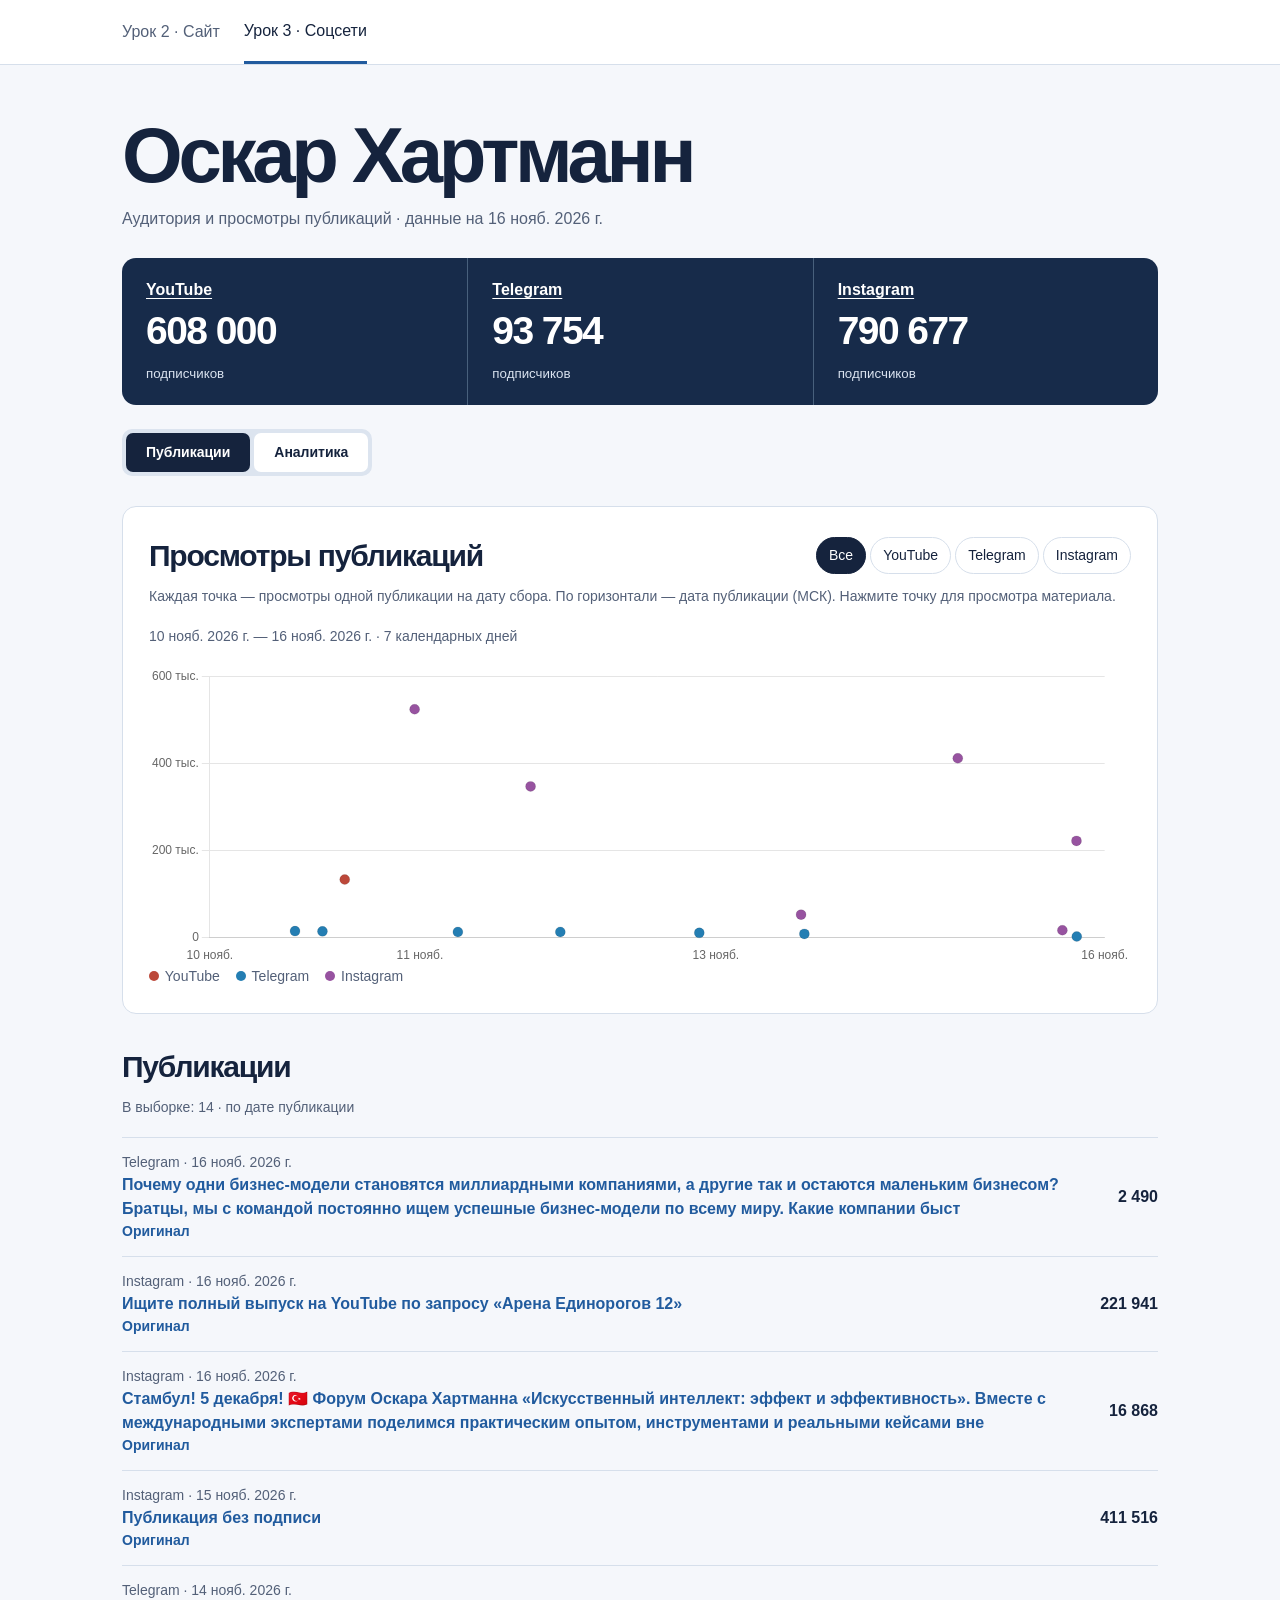
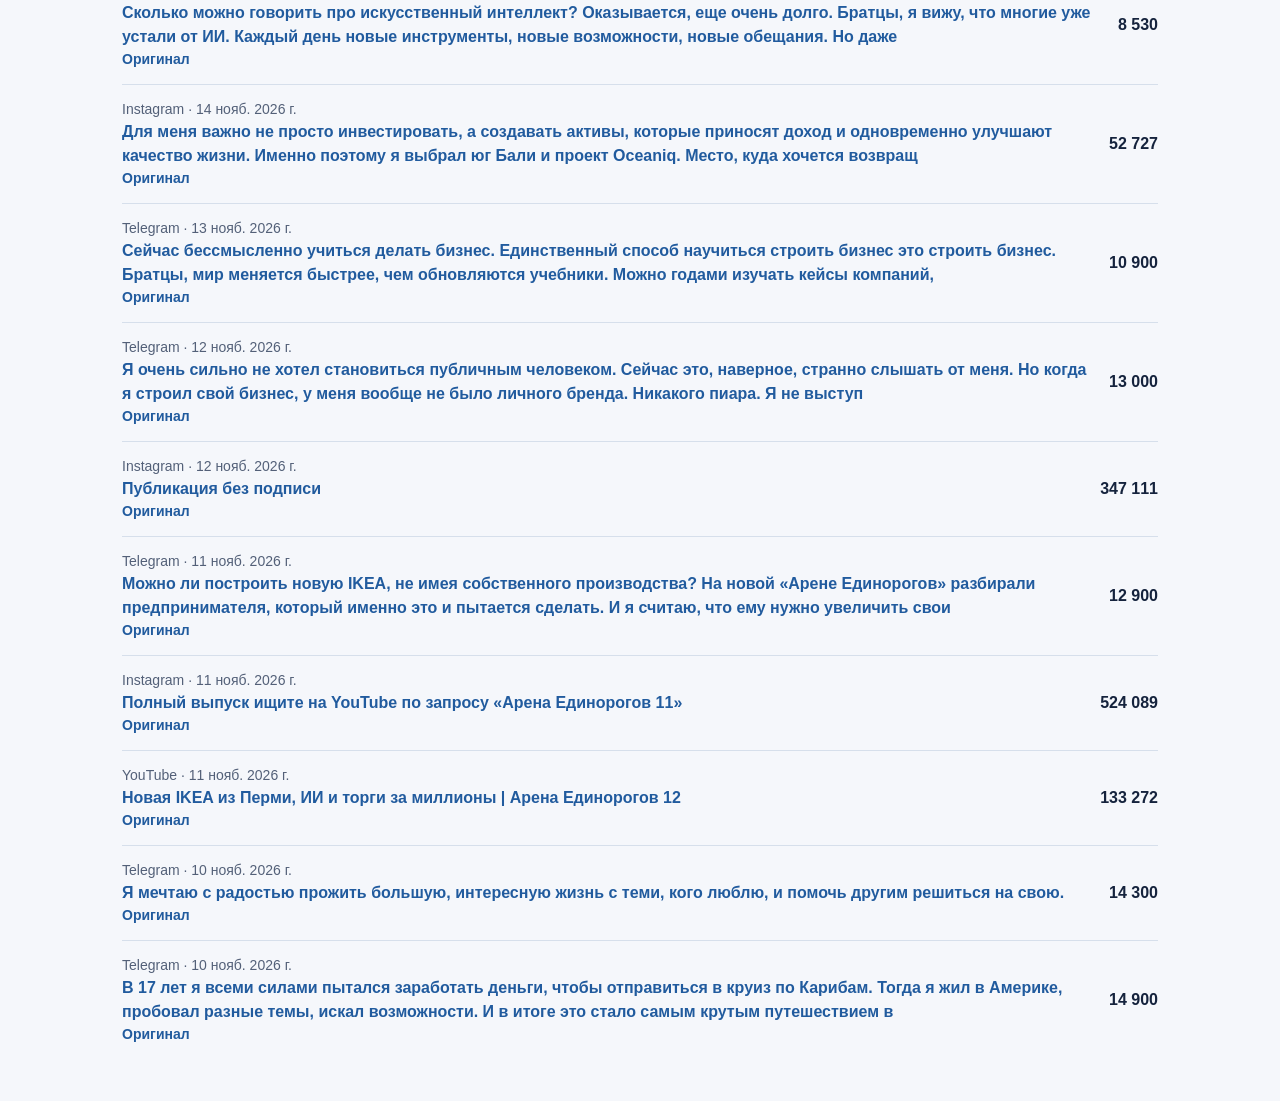
==== lesson-3-loore/index.html @ bb771700 "Add weekly analytics and complete Loore storyboards" ====
<!doctype html><html lang="ru"><head><base href="/lesson-3-loore/"><meta charset="utf-8"><meta name="viewport" content="width=device-width,initial-scale=1"><title>Оскар Хартманн · Социальные сети</title>
<style>
:root{--ink:#15233d;--slate:#536078;--rule:#d6dfeb;--bg:#f5f7fb;--blue:#215b9e}*{box-sizing:border-box}body{margin:0;background:var(--bg);color:var(--ink);font:16px/1.5 Inter,Arial,sans-serif}main,nav{max-width:1100px;margin:auto;padding:0 32px}header{background:white;border-bottom:1px solid var(--rule)}nav{display:flex;gap:24px;align-items:center;min-height:64px}a{color:var(--blue);text-underline-offset:3px}nav a{text-decoration:none;color:var(--slate);padding:18px 0}nav a[aria-current]{color:var(--ink);border-bottom:3px solid var(--blue)}h1,h2,p{margin:0}h1{font-size:clamp(38px,7vw,78px);line-height:1.03;letter-spacing:-.055em}h2{font-size:clamp(21px,3vw,30px);letter-spacing:-.04em}.intro{padding:50px 0 27px}.intro p{color:var(--slate);margin-top:12px}.channels{display:grid;grid-template-columns:repeat(3,minmax(0,1fr));background:#172b4a;color:white;border-radius:14px;overflow:hidden}.channel{padding:20px 24px;border-left:1px solid #48607c}.channel:first-child{border:0}.channel a{color:white;font-weight:bold}.channel strong{display:block;font-size:clamp(23px,4vw,39px);letter-spacing:-.04em}.channel small{color:#d9e2ef}.panel{margin:30px 0;padding:26px;background:white;border:1px solid var(--rule);border-radius:14px}.toolbar,.row{display:flex;gap:18px;justify-content:space-between;align-items:center}.toolbar{flex-wrap:wrap}.filters{display:flex;gap:4px;flex-wrap:wrap}button{cursor:pointer;background:white;border:1px solid var(--rule);color:var(--ink);padding:7px 12px;border-radius:20px;font:inherit;font-size:14px}button[aria-pressed=true]{color:white;background:var(--ink);border-color:var(--ink)}:focus-visible{outline:3px solid #e08a22;outline-offset:3px}.hint,.meta{font-size:14px;color:var(--slate)}.hint{margin:8px 0 19px}.plot{height:300px;position:relative}.row{padding:14px 0;border-top:1px solid var(--rule)}.row a{font-weight:550;text-decoration:none}.row a:hover{text-decoration:underline}.row strong{font-variant-numeric:tabular-nums;white-space:nowrap}.history{padding-bottom:42px}.dot{width:.7em;height:.7em;border-radius:100%;display:inline-block;margin-right:6px}.legend{display:flex;flex-wrap:wrap;gap:16px;color:var(--slate);font-size:14px}.notice{padding:12px;color:var(--slate)}@media(max-width:650px){main,nav{padding:0 15px}.intro{padding:34px 0 20px}.channel{padding:14px 8px}.channel a{font-size:14px}.channel small{font-size:11px}.panel{padding:14px;margin:18px 0}.row{align-items:start}.plot{height:250px}nav{gap:16px;font-size:14px}}
dialog{border:1px solid var(--rule);border-radius:16px;color:var(--ink);max-width:min(760px,93vw);width:100%;max-height:88vh;padding:24px}dialog::backdrop{background:#15233daa}dialog h2{margin:16px 0}.post-image{max-width:100%;max-height:480px;display:block;margin:10px auto}dialog h3{font-size:18px;margin:20px 0 6px}dialog iframe,dialog video{display:block;width:100%;aspect-ratio:16/9;max-height:460px;border:0;background:#172b4a}dialog p{white-space:pre-line;overflow-wrap:anywhere}.frames{display:flex;overflow:auto;gap:8px}.frames figure{margin:0}.frames img{max-width:136px;max-height:152px}.frames figcaption{font-size:12px}.post-btn{font:inherit;font-weight:550;text-align:left;border:0;color:var(--blue);background:none;padding:0;border-radius:0}.post-btn:hover{text-decoration:underline}#detail-title,.row{overflow-wrap:anywhere}
.views{display:inline-flex;gap:4px;background:#dce4ef;margin-top:24px;padding:4px;border-radius:10px}.views button{border:0;border-radius:7px;font-weight:600;padding:9px 20px}.table-scroll{width:100%;overflow:auto}#comparison{margin-bottom:30px}.table-scroll+h2{margin-top:30px}table{width:100%;border-collapse:collapse;font-size:14px}th,td{text-align:left;padding:9px;border-bottom:1px solid var(--rule)}th{color:var(--slate)}td{font-variant-numeric:tabular-nums}tr:last-child td{border-bottom:0}
</style></head><body><header><nav aria-label="Уроки"><a href="../index.html">Урок 2 · Сайт</a><a aria-current="page" href="./">Урок 3 · Соцсети</a></nav></header><main><section class="intro"><h1>Оскар Хартманн</h1><p id="updated">Аудитория и просмотры публикаций</p></section><div id="status" role="status">Загружаем данные…</div><div class="channels" id="channels"></div><div class="views" role="group" aria-label="Раздел дашборда"><button id="view-posts" aria-pressed="true">Публикации</button><button id="view-analytics" aria-pressed="false">Аналитика</button></div><section class="panel" hidden id="analytics"><section id="comparison" hidden><h2>Публикации за две недели</h2><p class="hint" id="comparison-hint"></p><div class="table-scroll"><table id="comparison-table"></table></div></section><h2>Частота публикаций</h2><p class="hint" id="daily-hint"></p><div class="plot"><canvas id="frequency" role="img" aria-label="Публикации по дням и площадкам"></canvas></div><div class="table-scroll"><table id="daily"></table></div><h2>Просмотры за неделю</h2><p class="hint">Показатели по публикациям в выбранной неделе на момент последнего замера.</p><div class="table-scroll"><table id="weekly"></table></div><h2>Изменение между замерами</h2><p class="hint" id="growth-hint"></p><div class="table-scroll"><table id="growth"></table></div></section><section class="panel" hidden id="metrics"><div class="toolbar"><h2>Просмотры публикаций</h2><div class="filters" aria-label="Площадка" id="filters"></div></div><p class="hint">Каждая точка — просмотры одной публикации на дату сбора. По горизонтали — дата публикации (МСК). Нажмите точку для просмотра материала.</p><div id="period" class="hint"></div><div class="plot"><canvas id="graph" role="img" aria-label="Просмотры по дате публикации. Значения приведены в списке ниже."></canvas></div><div class="legend" id="legend"></div></section><section class="history" hidden id="history"><h2>Публикации</h2><p class="hint" id="count"></p><div id="rows"></div></section></main><dialog id="detail"><div class="toolbar"><p id="detail-meta" class="meta"></p><button id="close-detail" aria-label="Закрыть">Закрыть</button></div><h2 id="detail-title"></h2><div id="detail-body"></div></dialog><script src="./vendor/chart.umd.min.js"></script><script src="./analytics.js"></script><script src="./dashboard.js"></script></body></html>
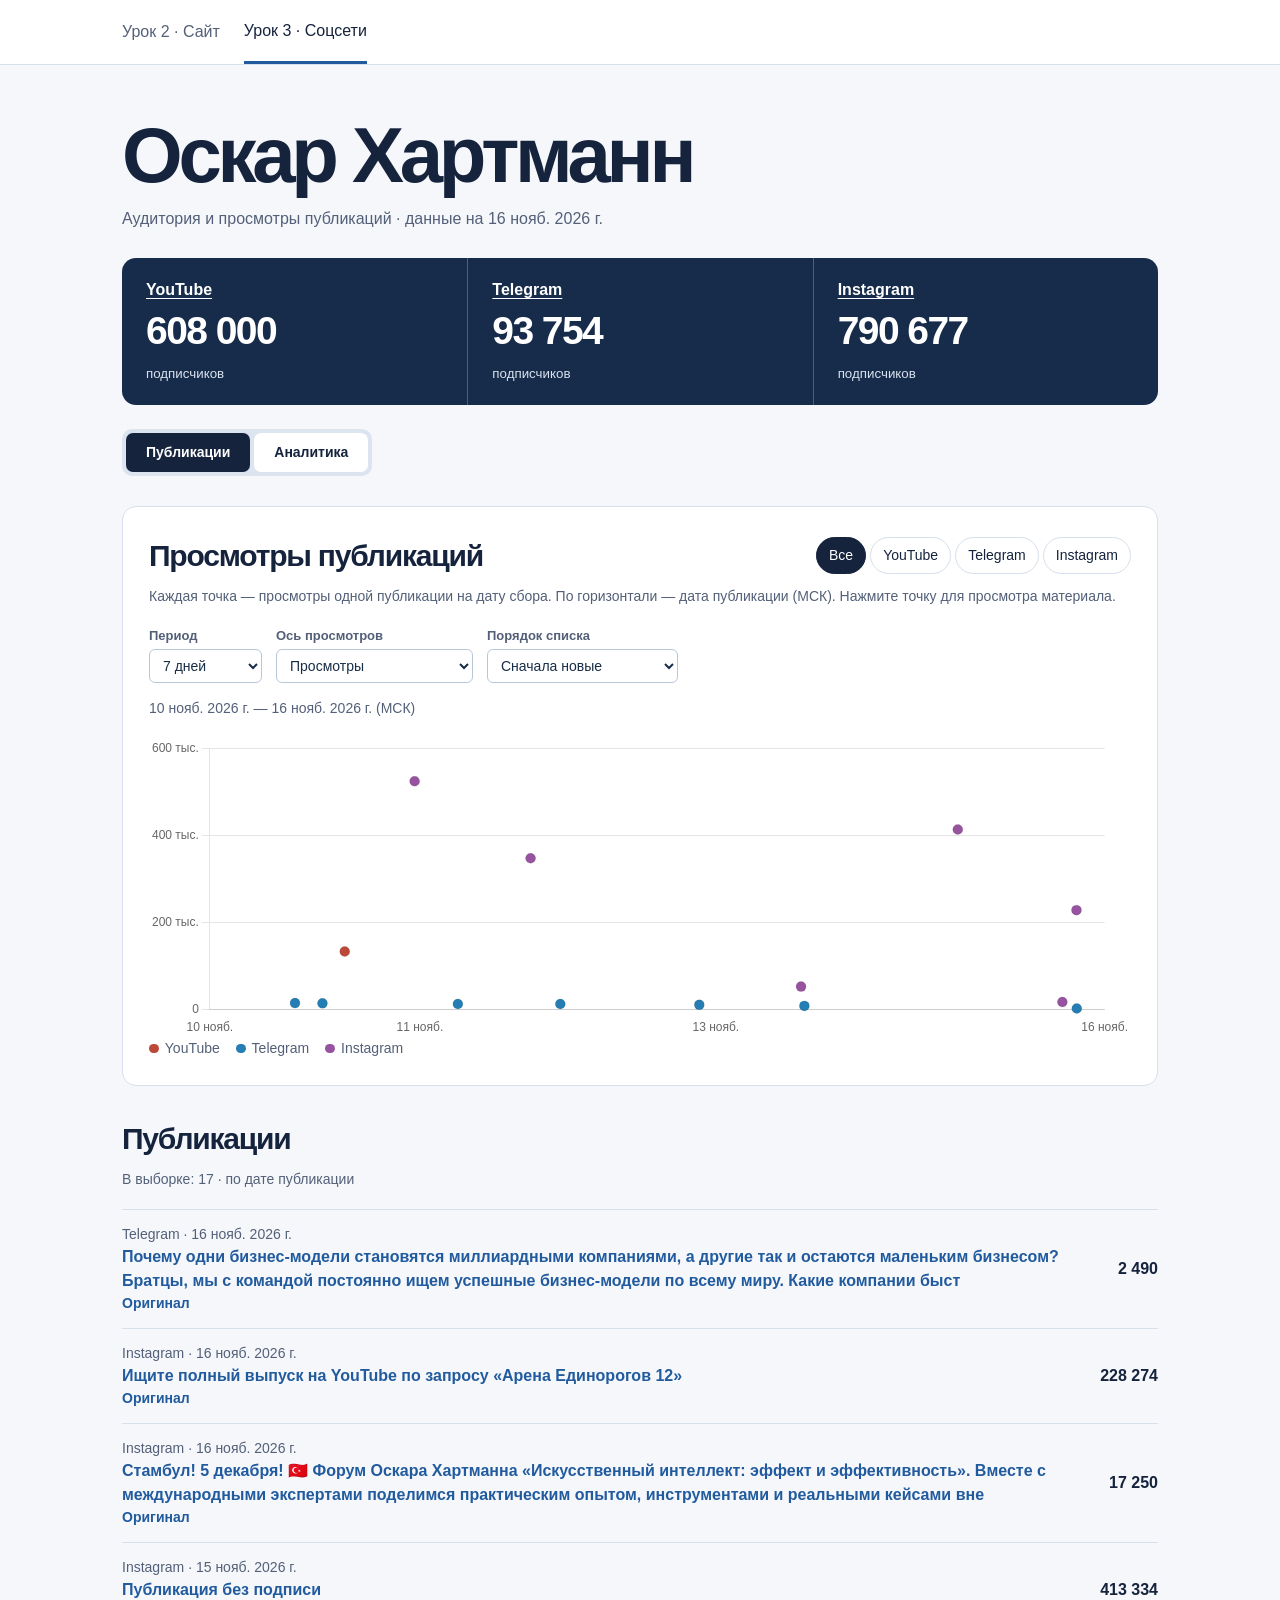
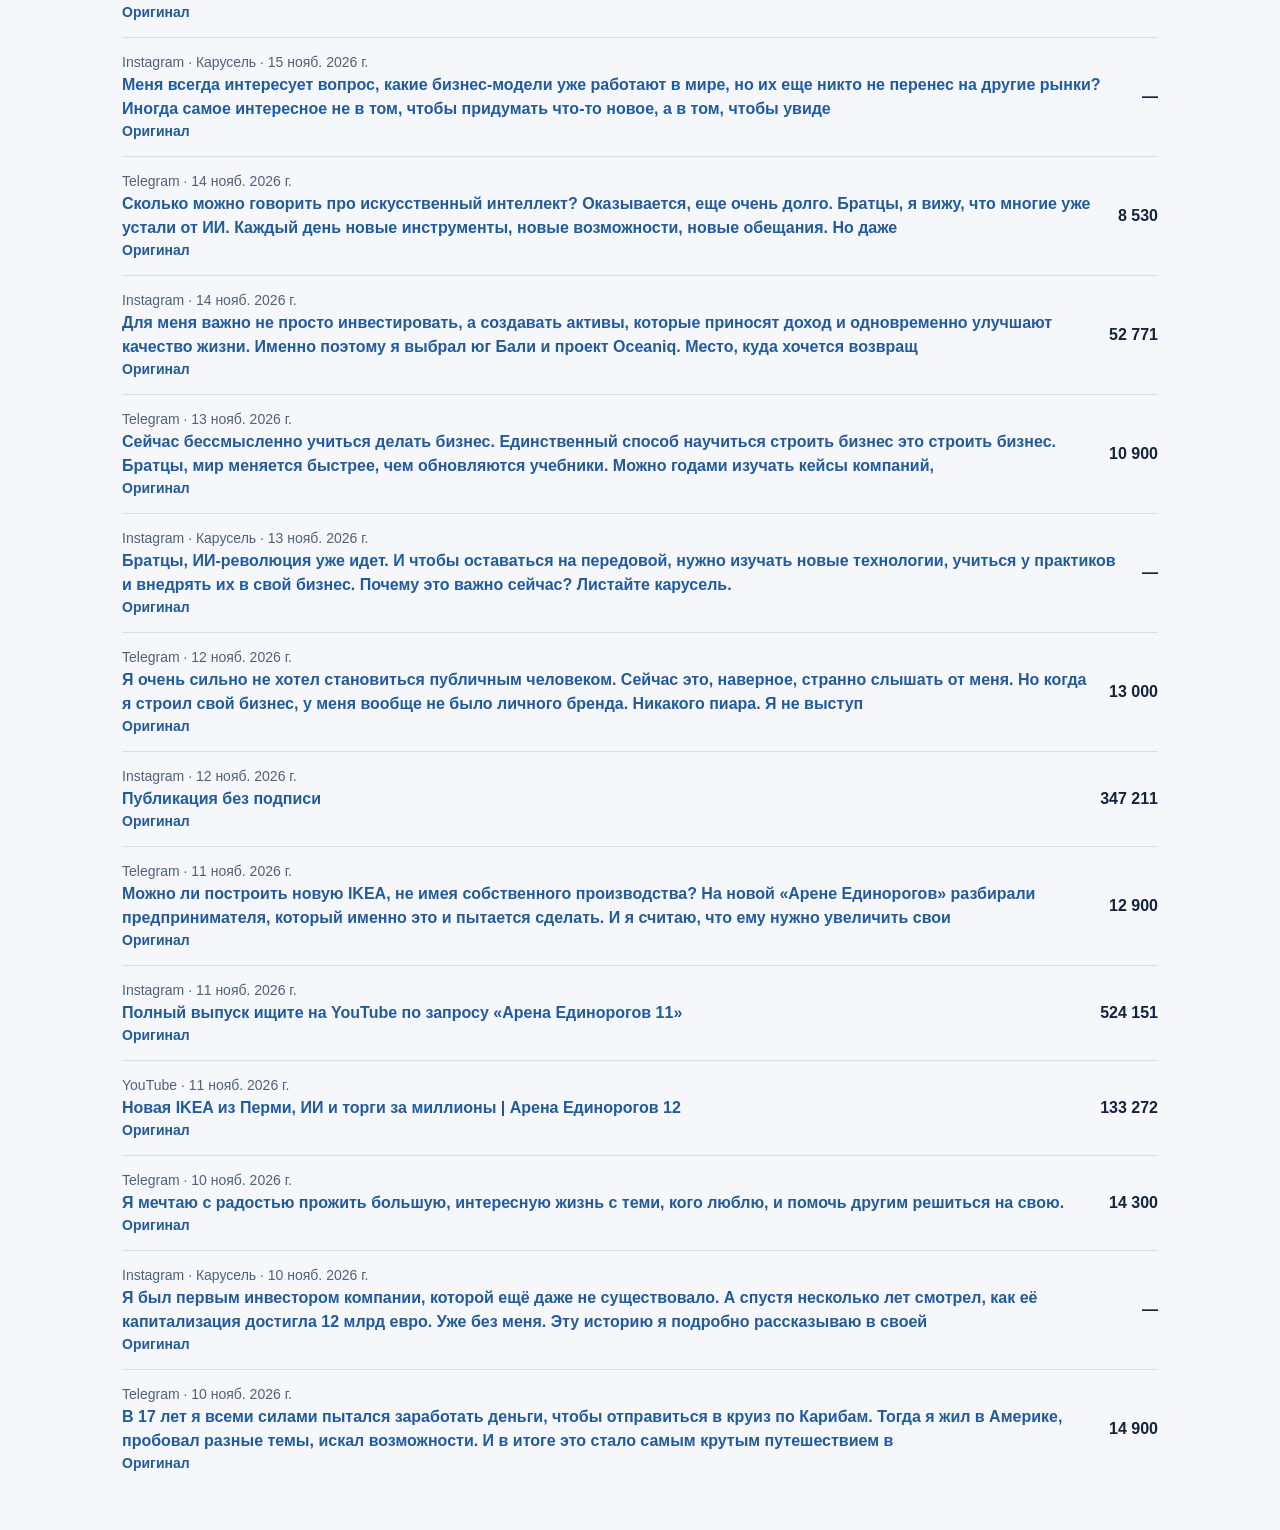
==== commit 4a83bea5: "Compare Instagram formats and engagement with interactive weekly charts" ====
--- a/lesson-3-loore/index.html
+++ b/lesson-3-loore/index.html
@@ -3,4 +3,4 @@
 :root{--ink:#15233d;--slate:#536078;--rule:#d6dfeb;--bg:#f5f7fb;--blue:#215b9e}*{box-sizing:border-box}body{margin:0;background:var(--bg);color:var(--ink);font:16px/1.5 Inter,Arial,sans-serif}main,nav{max-width:1100px;margin:auto;padding:0 32px}header{background:white;border-bottom:1px solid var(--rule)}nav{display:flex;gap:24px;align-items:center;min-height:64px}a{color:var(--blue);text-underline-offset:3px}nav a{text-decoration:none;color:var(--slate);padding:18px 0}nav a[aria-current]{color:var(--ink);border-bottom:3px solid var(--blue)}h1,h2,p{margin:0}h1{font-size:clamp(38px,7vw,78px);line-height:1.03;letter-spacing:-.055em}h2{font-size:clamp(21px,3vw,30px);letter-spacing:-.04em}.intro{padding:50px 0 27px}.intro p{color:var(--slate);margin-top:12px}.channels{display:grid;grid-template-columns:repeat(3,minmax(0,1fr));background:#172b4a;color:white;border-radius:14px;overflow:hidden}.channel{padding:20px 24px;border-left:1px solid #48607c}.channel:first-child{border:0}.channel a{color:white;font-weight:bold}.channel strong{display:block;font-size:clamp(23px,4vw,39px);letter-spacing:-.04em}.channel small{color:#d9e2ef}.panel{margin:30px 0;padding:26px;background:white;border:1px solid var(--rule);border-radius:14px}.toolbar,.row{display:flex;gap:18px;justify-content:space-between;align-items:center}.toolbar{flex-wrap:wrap}.filters{display:flex;gap:4px;flex-wrap:wrap}button{cursor:pointer;background:white;border:1px solid var(--rule);color:var(--ink);padding:7px 12px;border-radius:20px;font:inherit;font-size:14px}button[aria-pressed=true]{color:white;background:var(--ink);border-color:var(--ink)}:focus-visible{outline:3px solid #e08a22;outline-offset:3px}.hint,.meta{font-size:14px;color:var(--slate)}.hint{margin:8px 0 19px}.plot{height:300px;position:relative}.row{padding:14px 0;border-top:1px solid var(--rule)}.row a{font-weight:550;text-decoration:none}.row a:hover{text-decoration:underline}.row strong{font-variant-numeric:tabular-nums;white-space:nowrap}.history{padding-bottom:42px}.dot{width:.7em;height:.7em;border-radius:100%;display:inline-block;margin-right:6px}.legend{display:flex;flex-wrap:wrap;gap:16px;color:var(--slate);font-size:14px}.notice{padding:12px;color:var(--slate)}@media(max-width:650px){main,nav{padding:0 15px}.intro{padding:34px 0 20px}.channel{padding:14px 8px}.channel a{font-size:14px}.channel small{font-size:11px}.panel{padding:14px;margin:18px 0}.row{align-items:start}.plot{height:250px}nav{gap:16px;font-size:14px}}
 dialog{border:1px solid var(--rule);border-radius:16px;color:var(--ink);max-width:min(760px,93vw);width:100%;max-height:88vh;padding:24px}dialog::backdrop{background:#15233daa}dialog h2{margin:16px 0}.post-image{max-width:100%;max-height:480px;display:block;margin:10px auto}dialog h3{font-size:18px;margin:20px 0 6px}dialog iframe,dialog video{display:block;width:100%;aspect-ratio:16/9;max-height:460px;border:0;background:#172b4a}dialog p{white-space:pre-line;overflow-wrap:anywhere}.frames{display:flex;overflow:auto;gap:8px}.frames figure{margin:0}.frames img{max-width:136px;max-height:152px}.frames figcaption{font-size:12px}.post-btn{font:inherit;font-weight:550;text-align:left;border:0;color:var(--blue);background:none;padding:0;border-radius:0}.post-btn:hover{text-decoration:underline}#detail-title,.row{overflow-wrap:anywhere}
 .views{display:inline-flex;gap:4px;background:#dce4ef;margin-top:24px;padding:4px;border-radius:10px}.views button{border:0;border-radius:7px;font-weight:600;padding:9px 20px}.table-scroll{width:100%;overflow:auto}#comparison{margin-bottom:30px}.table-scroll+h2{margin-top:30px}table{width:100%;border-collapse:collapse;font-size:14px}th,td{text-align:left;padding:9px;border-bottom:1px solid var(--rule)}th{color:var(--slate)}td{font-variant-numeric:tabular-nums}tr:last-child td{border-bottom:0}
-</style></head><body><header><nav aria-label="Уроки"><a href="../index.html">Урок 2 · Сайт</a><a aria-current="page" href="./">Урок 3 · Соцсети</a></nav></header><main><section class="intro"><h1>Оскар Хартманн</h1><p id="updated">Аудитория и просмотры публикаций</p></section><div id="status" role="status">Загружаем данные…</div><div class="channels" id="channels"></div><div class="views" role="group" aria-label="Раздел дашборда"><button id="view-posts" aria-pressed="true">Публикации</button><button id="view-analytics" aria-pressed="false">Аналитика</button></div><section class="panel" hidden id="analytics"><section id="comparison" hidden><h2>Публикации за две недели</h2><p class="hint" id="comparison-hint"></p><div class="table-scroll"><table id="comparison-table"></table></div></section><h2>Частота публикаций</h2><p class="hint" id="daily-hint"></p><div class="plot"><canvas id="frequency" role="img" aria-label="Публикации по дням и площадкам"></canvas></div><div class="table-scroll"><table id="daily"></table></div><h2>Просмотры за неделю</h2><p class="hint">Показатели по публикациям в выбранной неделе на момент последнего замера.</p><div class="table-scroll"><table id="weekly"></table></div><h2>Изменение между замерами</h2><p class="hint" id="growth-hint"></p><div class="table-scroll"><table id="growth"></table></div></section><section class="panel" hidden id="metrics"><div class="toolbar"><h2>Просмотры публикаций</h2><div class="filters" aria-label="Площадка" id="filters"></div></div><p class="hint">Каждая точка — просмотры одной публикации на дату сбора. По горизонтали — дата публикации (МСК). Нажмите точку для просмотра материала.</p><div id="period" class="hint"></div><div class="plot"><canvas id="graph" role="img" aria-label="Просмотры по дате публикации. Значения приведены в списке ниже."></canvas></div><div class="legend" id="legend"></div></section><section class="history" hidden id="history"><h2>Публикации</h2><p class="hint" id="count"></p><div id="rows"></div></section></main><dialog id="detail"><div class="toolbar"><p id="detail-meta" class="meta"></p><button id="close-detail" aria-label="Закрыть">Закрыть</button></div><h2 id="detail-title"></h2><div id="detail-body"></div></dialog><script src="./vendor/chart.umd.min.js"></script><script src="./analytics.js"></script><script src="./dashboard.js"></script></body></html>
+</style><link rel="stylesheet" href="./explore.css"><link rel="stylesheet" href="./instagram-metrics.css"><link rel="stylesheet" href="./week-comparison.css"><link rel="stylesheet" href="./detail-dialog.css"></head><body><header><nav aria-label="Уроки"><a href="../index.html">Урок 2 · Сайт</a><a aria-current="page" href="./">Урок 3 · Соцсети</a></nav></header><main><section class="intro"><h1>Оскар Хартманн</h1><p id="updated">Аудитория и просмотры публикаций</p></section><div id="status" role="status">Загружаем данные…</div><div class="channels" id="channels"></div><div class="views" role="group" aria-label="Раздел дашборда"><button id="view-posts" aria-pressed="true">Публикации</button><button id="view-analytics" aria-pressed="false">Аналитика</button></div><section class="panel" hidden id="analytics"><h2>Сравнение площадок</h2><div class="explore-grid"><section class="visual"><label for="share-metric">Доля площадок</label><select id="share-metric"><option value="views">По просмотрам</option><option value="posts">По публикациям</option></select><div class="viz-height"><canvas id="share-chart" aria-label="Доля каждой площадки"></canvas></div><div id="share-values" class="share-values"></div></section><section class="visual"><label for="audience-metric">Показатели площадок</label><select id="audience-metric"><option value="median">Медиана просмотров</option><option value="followers">Подписчики</option><option value="views">Сумма просмотров</option></select><div class="viz-height"><canvas id="channel-chart" aria-label="Сравнение показателей площадок"></canvas></div></section></div><section id="instagram-metrics"></section><section id="comparison" hidden><h2>Публикации за две недели</h2><p class="hint" id="comparison-hint"></p><div id="week-bars" aria-hidden="true"></div><div class="table-scroll"><table id="comparison-table"></table></div></section><h2>Частота публикаций</h2><p class="hint" id="daily-hint"></p><div class="control-tray"><label>Площадка<select id="activity-platform"><option>Все</option></select></label><label>График публикаций<select id="activity-mode"><option value="daily">За день</option><option value="cumulative">Накопительно</option></select></label></div><div class="plot"><canvas id="frequency" role="img" aria-label="Публикации по дням и площадкам"></canvas></div><div class="table-scroll"><table id="daily"></table></div><h2>Просмотры за неделю</h2><p class="hint">Показатели по публикациям в выбранной неделе на момент последнего замера.</p><div class="table-scroll"><table id="weekly"></table></div><h2>Изменение между замерами</h2><p class="hint" id="growth-hint"></p><div class="table-scroll"><table id="growth"></table></div></section><section class="panel" hidden id="metrics"><div class="toolbar"><h2>Просмотры публикаций</h2><div class="filters" aria-label="Площадка" id="filters"></div></div><p class="hint">Каждая точка — просмотры одной публикации на дату сбора. По горизонтали — дата публикации (МСК). Нажмите точку для просмотра материала.</p><div class="control-tray"><label>Период<select id="post-days"><option value="7">7 дней</option><option value="3">3 дня</option><option value="1">Сегодня</option></select></label><label>Ось просмотров<select id="post-scale"><option value="raw">Просмотры</option><option value="median">К медиане площадки</option></select></label><label>Порядок списка<select id="post-order"><option value="date">Сначала новые</option><option value="views">Больше просмотров</option></select></label></div><div id="period" class="hint"></div><div class="plot"><canvas id="graph" role="img" aria-label="Просмотры по дате публикации. Значения приведены в списке ниже."></canvas></div><div class="legend" id="legend"></div></section><section class="history" hidden id="history"><h2>Публикации</h2><p class="hint" id="count"></p><div id="rows"></div></section></main><dialog id="detail"><div class="toolbar"><p id="detail-meta" class="meta"></p><button id="close-detail" aria-label="Закрыть">Закрыть</button></div><h2 id="detail-title"></h2><div id="detail-body"></div></dialog><script src="./vendor/chart.umd.min.js"></script><script src="./explore.js"></script><script src="./analytics.js"></script><script src="./instagram-metrics.js"></script><script src="./week-comparison.js"></script><script src="./dashboard.js"></script><script src="./detail-dialog.js"></script></body></html>
--- a/lesson-3-loore/explore.css
+++ b/lesson-3-loore/explore.css
@@ -0,0 +1,12 @@
+.control-tray{display:flex;align-items:flex-end;gap:14px;flex-wrap:wrap;margin:15px 0}
+.control-tray label,.visual label{font-size:13px;font-weight:600;color:#536078}
+.control-tray select,.visual select{display:block;margin:4px 0 0;font:500 14px/1.5 Arial,sans-serif;color:#182d48;background:white;border:1px solid #b8c7d8;border-radius:6px;padding:7px 28px 7px 9px;max-width:100%}
+.explore-grid{display:grid;grid-template-columns:repeat(2,minmax(0,1fr));gap:14px;margin:14px 0 28px}
+.visual{background:#f6f8fb;border-radius:10px;padding:18px;min-width:0}
+.viz-height{margin-top:14px;height:180px;position:relative}
+.share-values{display:flex;gap:9px;flex-wrap:wrap;margin-top:14px;color:#344a62;font-size:13px}
+.share-values span{display:flex;align-items:center;gap:5px}
+.share-values i{height:9px;width:9px;border-radius:50%}
+@media(max-width:700px){.explore-grid{grid-template-columns:1fr}.control-tray{gap:8px}.control-tray select{padding-right:18px}.visual{padding:12px}}
+
+.slide-gallery{display:grid;grid-template-columns:repeat(auto-fill,minmax(min(160px,100%),1fr));gap:12px}.slide-gallery figure{margin:0}.slide-gallery img,.slide-gallery video{display:block;border-radius:6px;width:100%;height:auto}.slide-gallery figcaption{font-size:13px;color:var(--slate)}
--- a/lesson-3-loore/instagram-metrics.css
+++ b/lesson-3-loore/instagram-metrics.css
@@ -0,0 +1,2 @@
+#instagram-metrics{margin:30px 0;padding:22px 0;border-top:1px solid #ccd6df}.ig-controls{display:flex;gap:6px;flex-wrap:wrap}.ig-controls button{font-size:.88rem;padding:7px 13px}.ig-ranks{display:grid;gap:2px}.ig-rank{display:grid;width:100%;grid-template-columns:4em minmax(0,1fr) auto;column-gap:12px;row-gap:5px;border:none;border-radius:4px;padding:9px 6px;text-align:left;background:transparent;color:inherit;align-items:baseline}.ig-rank:hover,.ig-rank:focus-visible{background:#edf1f5}.ig-date{color:#54627a;font-size:.8rem}.ig-caption{overflow:hidden;text-overflow:ellipsis;white-space:nowrap;font-size:.92rem}.ig-rank strong{font-variant-numeric:tabular-nums}.ig-track{height:5px;grid-column:2/-1;background:#e6eaf0;display:block}.ig-track i{display:block;height:100%;background:#90518b}.reel-metric-strip{display:grid;grid-template-columns:repeat(3,minmax(0,1fr));gap:12px;padding:12px;background:#eff3f7}.reel-metric-strip dt{font-size:.8rem;color:#43516b}.reel-metric-strip dd{margin:0;font-weight:700}
+.ig-formats{margin:12px 0}.ig-rank{grid-template-columns:minmax(90px,9em) minmax(0,1fr) auto}@media(max-width:500px){.ig-rank{grid-template-columns:6.5em minmax(0,1fr) auto;gap:5px}.ig-date{font-size:.74rem}}
--- a/lesson-3-loore/week-comparison.css
+++ b/lesson-3-loore/week-comparison.css
@@ -0,0 +1 @@
+.week-key{display:flex;gap:22px;flex-wrap:wrap;color:#415675;font-size:.88rem;margin:12px 0}.week-series{display:inline-flex;align-items:center;gap:7px}.week-series:before{content:"";width:18px;height:7px;border-radius:3px;background:var(--series)}.series-0{--series:#9cb0c4}.series-1{--series:#275e8d}.week-pair{display:grid;grid-template-columns:minmax(78px,16%) 1fr;align-items:center;gap:12px;padding:8px 0}.week-band{display:flex;align-items:center;gap:7px;font-size:.8rem;font-variant-numeric:tabular-nums;line-height:1.3}.week-band i{height:8px;background:var(--series);border-radius:0 3px 3px 0}.week-pair+.week-pair{border-top:1px solid #dce4eb}#week-bars{margin:16px 0}
--- a/lesson-3-loore/detail-dialog.css
+++ b/lesson-3-loore/detail-dialog.css
@@ -0,0 +1,24 @@
+#detail[open] {
+  display: flex;
+  flex-direction: column;
+  box-sizing: border-box;
+  overflow: hidden;
+  padding: 0;
+  max-height: 90vh;
+  max-height: 90dvh;
+}
+#detail > .toolbar {
+  flex: none;
+  margin: 0;
+  padding: 10px clamp(12px, 3vw, 24px);
+  border-bottom: 1px solid var(--rule);
+}
+#close-detail { flex: none; min-height: 44px; }
+#detail .detail-scroll {
+  min-height: 0;
+  overflow: auto;
+  overscroll-behavior: contain;
+  padding: 0 clamp(12px, 3vw, 24px) 18px;
+  scrollbar-gutter: stable;
+}
+html:has(#detail[open]) { overflow: hidden; }
